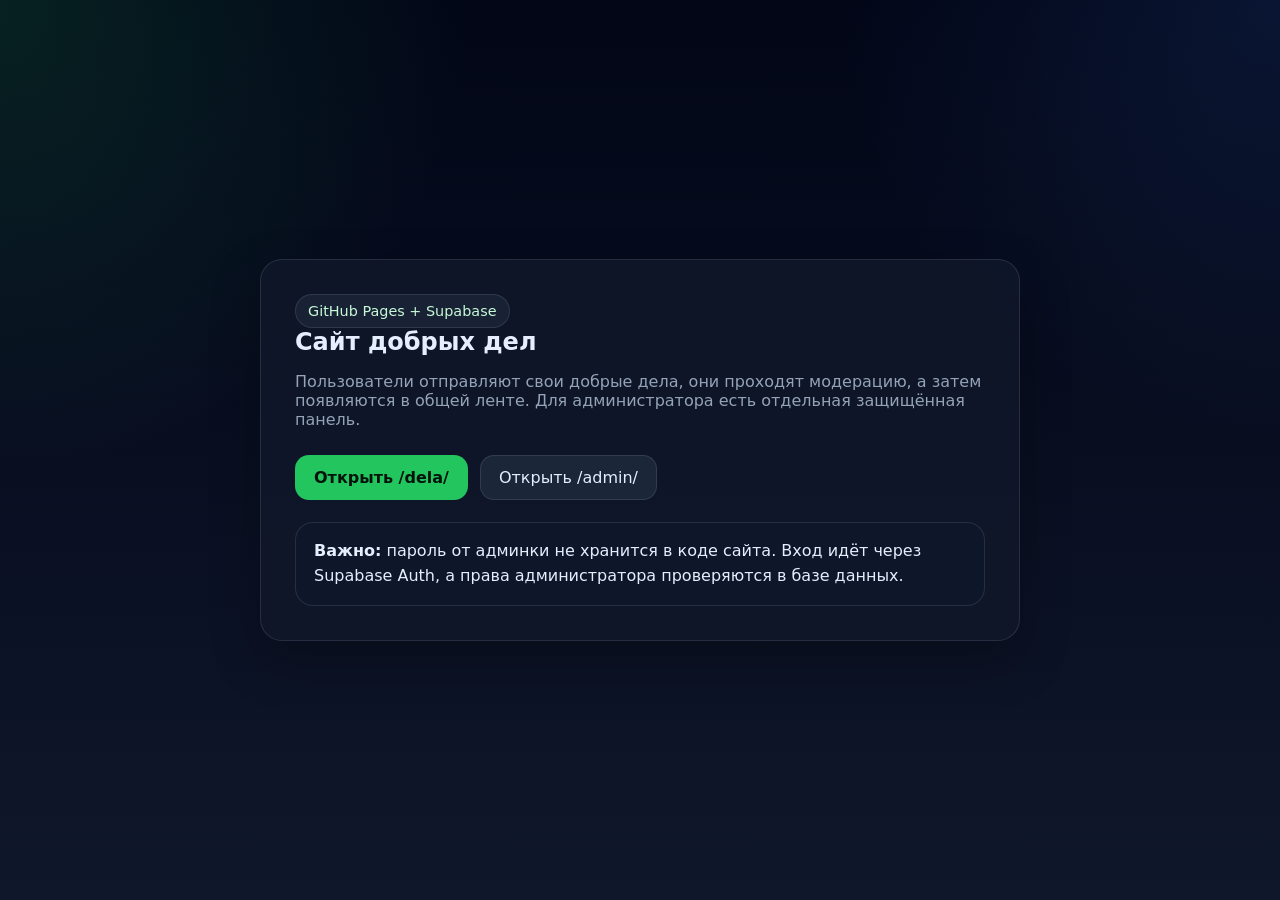
==== index.html @ b81beab5 "Add files via upload" ====
<!doctype html>
<html lang="ru">
<head>
  <meta charset="UTF-8" />
  <meta name="viewport" content="width=device-width, initial-scale=1.0" />
  <title>Добрые дела</title>
  <link rel="stylesheet" href="./assets/styles.css" />
</head>
<body>
  <main class="landing-wrap">
    <section class="landing-card">
      <span class="badge">GitHub Pages + Supabase</span>
      <h1>Сайт добрых дел</h1>
      <p class="lead">
        Пользователи отправляют свои добрые дела, они проходят модерацию, а затем появляются в общей ленте.
        Для администратора есть отдельная защищённая панель.
      </p>
      <div class="landing-actions">
        <a class="btn btn-primary" href="./dela/">Открыть /dela/</a>
        <a class="btn btn-secondary" href="./admin/">Открыть /admin/</a>
      </div>
      <div class="hint-box">
        <strong>Важно:</strong> пароль от админки не хранится в коде сайта. Вход идёт через Supabase Auth,
        а права администратора проверяются в базе данных.
      </div>
    </section>
  </main>
</body>
</html>
---- assets/styles.css ----
:root {
  --bg: #0f172a;
  --bg-soft: #111827;
  --card: rgba(15, 23, 42, 0.88);
  --card-light: rgba(30, 41, 59, 0.9);
  --border: rgba(148, 163, 184, 0.18);
  --text: #e5eefc;
  --muted: #94a3b8;
  --primary: #22c55e;
  --primary-dark: #16a34a;
  --danger: #ef4444;
  --danger-dark: #dc2626;
  --warning: #f59e0b;
  --shadow: 0 20px 50px rgba(0, 0, 0, 0.28);
  --radius: 22px;
}

* {
  box-sizing: border-box;
}

html,
body {
  margin: 0;
  padding: 0;
  min-height: 100%;
  background:
    radial-gradient(circle at top left, rgba(34, 197, 94, 0.14), transparent 30%),
    radial-gradient(circle at top right, rgba(59, 130, 246, 0.12), transparent 28%),
    linear-gradient(180deg, #020617 0%, var(--bg) 100%);
  color: var(--text);
  font-family: Inter, system-ui, -apple-system, BlinkMacSystemFont, "Segoe UI", sans-serif;
}

a {
  color: inherit;
  text-decoration: none;
}

button,
input,
textarea,
select {
  font: inherit;
}

.container {
  width: min(1120px, calc(100% - 32px));
  margin: 0 auto;
}

.site-header {
  position: sticky;
  top: 0;
  z-index: 20;
  backdrop-filter: blur(18px);
  background: rgba(2, 6, 23, 0.72);
  border-bottom: 1px solid var(--border);
}

.header-inner {
  display: flex;
  align-items: center;
  justify-content: space-between;
  gap: 16px;
  padding: 16px 0;
}

.logo {
  font-size: 1.2rem;
  font-weight: 800;
}

.nav {
  display: flex;
  gap: 12px;
  flex-wrap: wrap;
}

.nav a {
  padding: 10px 14px;
  border-radius: 999px;
  border: 1px solid var(--border);
  color: var(--muted);
}

.nav a:hover {
  color: var(--text);
  border-color: rgba(34, 197, 94, 0.45);
}

.landing-wrap {
  min-height: 100vh;
  display: grid;
  place-items: center;
  padding: 24px;
}

.landing-card,
.card {
  background: var(--card);
  border: 1px solid var(--border);
  border-radius: var(--radius);
  box-shadow: var(--shadow);
}

.landing-card {
  width: min(760px, 100%);
  padding: 34px;
}

.badge,
.status-badge,
.pin-badge {
  display: inline-flex;
  align-items: center;
  gap: 8px;
  padding: 8px 12px;
  border-radius: 999px;
  font-size: 0.9rem;
  border: 1px solid var(--border);
  background: rgba(30, 41, 59, 0.7);
}

.badge {
  color: #c7f9d7;
}

.landing-card h1,
.card h1,
.card h2,
.card h3 {
  margin: 0 0 10px;
}

.lead,
.muted {
  color: var(--muted);
}

.hint-box {
  margin-top: 22px;
  padding: 16px 18px;
  border-radius: 18px;
  background: rgba(15, 23, 42, 0.7);
  border: 1px solid var(--border);
  line-height: 1.55;
}

.landing-actions,
.panel-actions,
.card-actions,
.quick-actions,
.meta-row,
.section-title-row {
  display: flex;
  gap: 12px;
  flex-wrap: wrap;
}

.landing-actions {
  margin-top: 26px;
}

.btn {
  display: inline-flex;
  align-items: center;
  justify-content: center;
  gap: 8px;
  padding: 12px 18px;
  border-radius: 14px;
  border: 1px solid transparent;
  cursor: pointer;
  transition: transform 0.15s ease, opacity 0.15s ease, background 0.15s ease, border-color 0.15s ease;
}

.btn:hover {
  transform: translateY(-1px);
}

.btn:disabled {
  opacity: 0.55;
  cursor: not-allowed;
  transform: none;
}

.btn-primary {
  background: var(--primary);
  color: #04130a;
  font-weight: 700;
}

.btn-primary:hover {
  background: var(--primary-dark);
}

.btn-secondary {
  background: rgba(30, 41, 59, 0.9);
  border-color: var(--border);
  color: var(--text);
}

.btn-danger {
  background: var(--danger);
  color: white;
}

.btn-danger:hover {
  background: var(--danger-dark);
}

.page-grid {
  display: grid;
  grid-template-columns: minmax(320px, 420px) minmax(0, 1fr);
  gap: 24px;
  padding: 28px 0 60px;
}

.form-card,
.feed-card,
.auth-card,
.panel-topbar,
.admin-item {
  padding: 24px;
}

.form-stack {
  display: grid;
  gap: 16px;
}

label {
  display: grid;
  gap: 8px;
}

label span {
  font-weight: 600;
}

input,
textarea,
select {
  width: 100%;
  padding: 13px 14px;
  color: var(--text);
  background: rgba(15, 23, 42, 0.9);
  border: 1px solid rgba(148, 163, 184, 0.22);
  border-radius: 14px;
  outline: none;
}

textarea {
  resize: vertical;
}

input:focus,
textarea:focus,
select:focus {
  border-color: rgba(34, 197, 94, 0.65);
  box-shadow: 0 0 0 4px rgba(34, 197, 94, 0.12);
}

.message {
  margin-top: 16px;
  padding: 14px 16px;
  border-radius: 14px;
  border: 1px solid var(--border);
  line-height: 1.5;
}

.message.success {
  background: rgba(34, 197, 94, 0.12);
  border-color: rgba(34, 197, 94, 0.38);
}

.message.error {
  background: rgba(239, 68, 68, 0.12);
  border-color: rgba(239, 68, 68, 0.35);
}

.message.info {
  background: rgba(59, 130, 246, 0.1);
  border-color: rgba(59, 130, 246, 0.35);
}

.feed-list,
.admin-list {
  display: grid;
  gap: 16px;
}

.feed-item,
.admin-item {
  background: var(--card-light);
  border: 1px solid var(--border);
  border-radius: 20px;
}

.feed-item {
  padding: 20px;
}

.feed-top,
.admin-top {
  display: flex;
  align-items: flex-start;
  justify-content: space-between;
  gap: 12px;
  margin-bottom: 12px;
}

.feed-author,
.admin-meta-title {
  font-size: 1.05rem;
  font-weight: 700;
}

.feed-text,
.admin-preview {
  margin: 0;
  line-height: 1.65;
  white-space: pre-wrap;
}

.meta-row {
  margin-top: 16px;
  align-items: center;
  justify-content: space-between;
}

.like-btn {
  min-width: 132px;
}

.status-pending {
  color: #fde68a;
}

.status-approved {
  color: #bbf7d0;
}

.status-rejected {
  color: #fecaca;
}

.pin-badge {
  color: #fef3c7;
}

.status-badge {
  font-weight: 700;
}

.empty-state {
  padding: 28px;
  text-align: center;
  border: 1px dashed rgba(148, 163, 184, 0.35);
  border-radius: 18px;
  color: var(--muted);
}

.hidden {
  display: none !important;
}

.admin-wrap {
  padding: 28px 0 60px;
}

.compact-form {
  max-width: 460px;
}

.panel-topbar {
  display: flex;
  align-items: center;
  justify-content: space-between;
  gap: 18px;
  margin-bottom: 18px;
}

.admin-item {
  display: grid;
  gap: 16px;
}

.admin-grid {
  display: grid;
  grid-template-columns: 240px minmax(0, 1fr);
  gap: 14px;
}

.admin-side {
  display: grid;
  gap: 12px;
  align-content: start;
}

.admin-main {
  display: grid;
  gap: 12px;
}

.admin-inline-row {
  display: grid;
  grid-template-columns: 1fr 180px 180px;
  gap: 12px;
}

.admin-item textarea {
  min-height: 130px;
}

.small-text {
  font-size: 0.92rem;
  color: var(--muted);
}

.checkbox-row {
  display: flex;
  align-items: center;
  gap: 10px;
}

.checkbox-row input {
  width: 18px;
  height: 18px;
}

@media (max-width: 900px) {
  .page-grid,
  .admin-grid,
  .admin-inline-row {
    grid-template-columns: 1fr;
  }

  .panel-topbar,
  .section-title-row,
  .header-inner,
  .meta-row,
  .feed-top,
  .admin-top {
    align-items: stretch;
    flex-direction: column;
  }
}
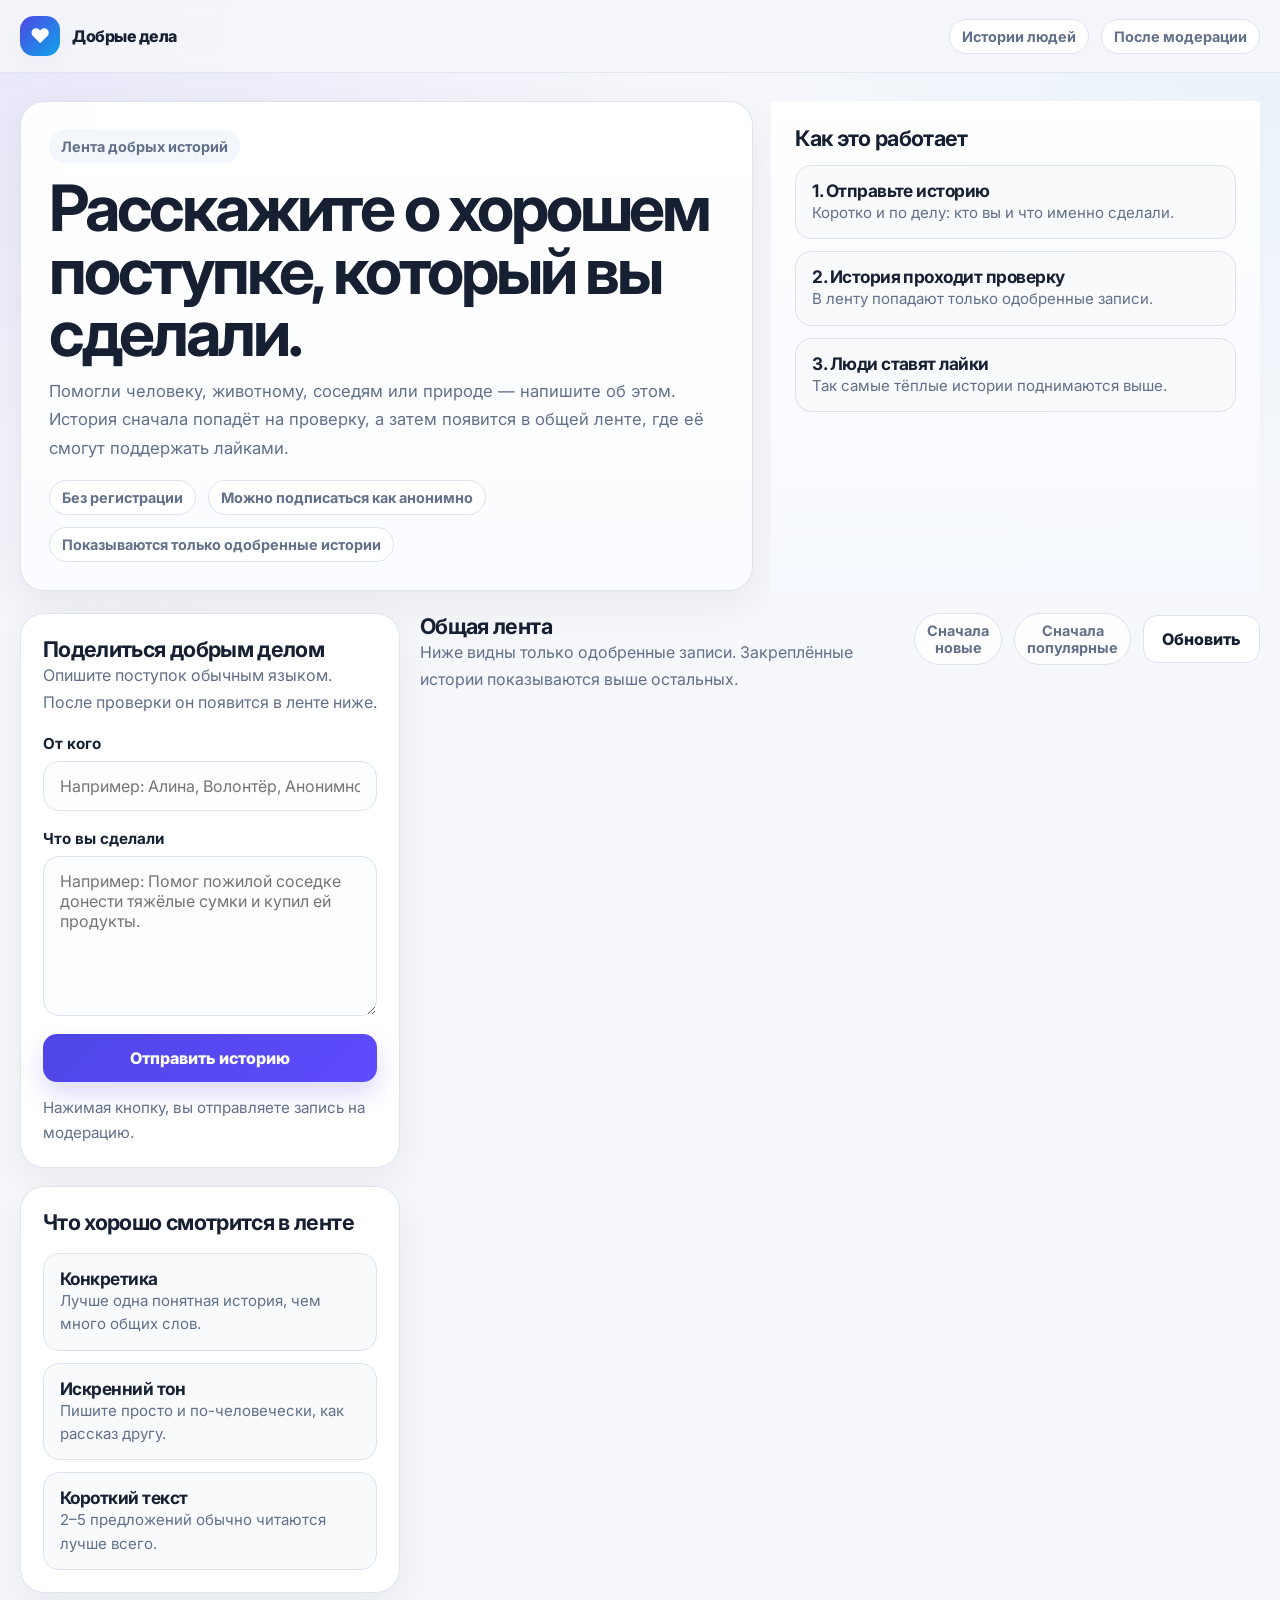
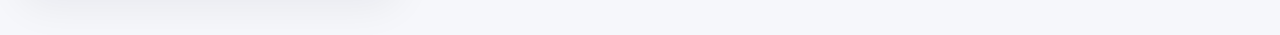
==== commit 72afd120: "Add files via upload" ====
--- a/index.html
+++ b/index.html
@@ -1,29 +1,13 @@
 <!doctype html>
 <html lang="ru">
-<head>
-  <meta charset="UTF-8" />
-  <meta name="viewport" content="width=device-width, initial-scale=1.0" />
-  <title>Добрые дела</title>
-  <link rel="stylesheet" href="./assets/styles.css" />
-</head>
-<body>
-  <main class="landing-wrap">
-    <section class="landing-card">
-      <span class="badge">GitHub Pages + Supabase</span>
-      <h1>Сайт добрых дел</h1>
-      <p class="lead">
-        Пользователи отправляют свои добрые дела, они проходят модерацию, а затем появляются в общей ленте.
-        Для администратора есть отдельная защищённая панель.
-      </p>
-      <div class="landing-actions">
-        <a class="btn btn-primary" href="./dela/">Открыть /dela/</a>
-        <a class="btn btn-secondary" href="./admin/">Открыть /admin/</a>
-      </div>
-      <div class="hint-box">
-        <strong>Важно:</strong> пароль от админки не хранится в коде сайта. Вход идёт через Supabase Auth,
-        а права администратора проверяются в базе данных.
-      </div>
-    </section>
-  </main>
-</body>
+  <head>
+    <meta charset="UTF-8" />
+    <meta name="viewport" content="width=device-width, initial-scale=1.0" />
+    <meta http-equiv="refresh" content="0; url=./dela/" />
+    <title>Добрые дела</title>
+    <script>
+      location.replace('./dela/');
+    </script>
+  </head>
+  <body></body>
 </html>
